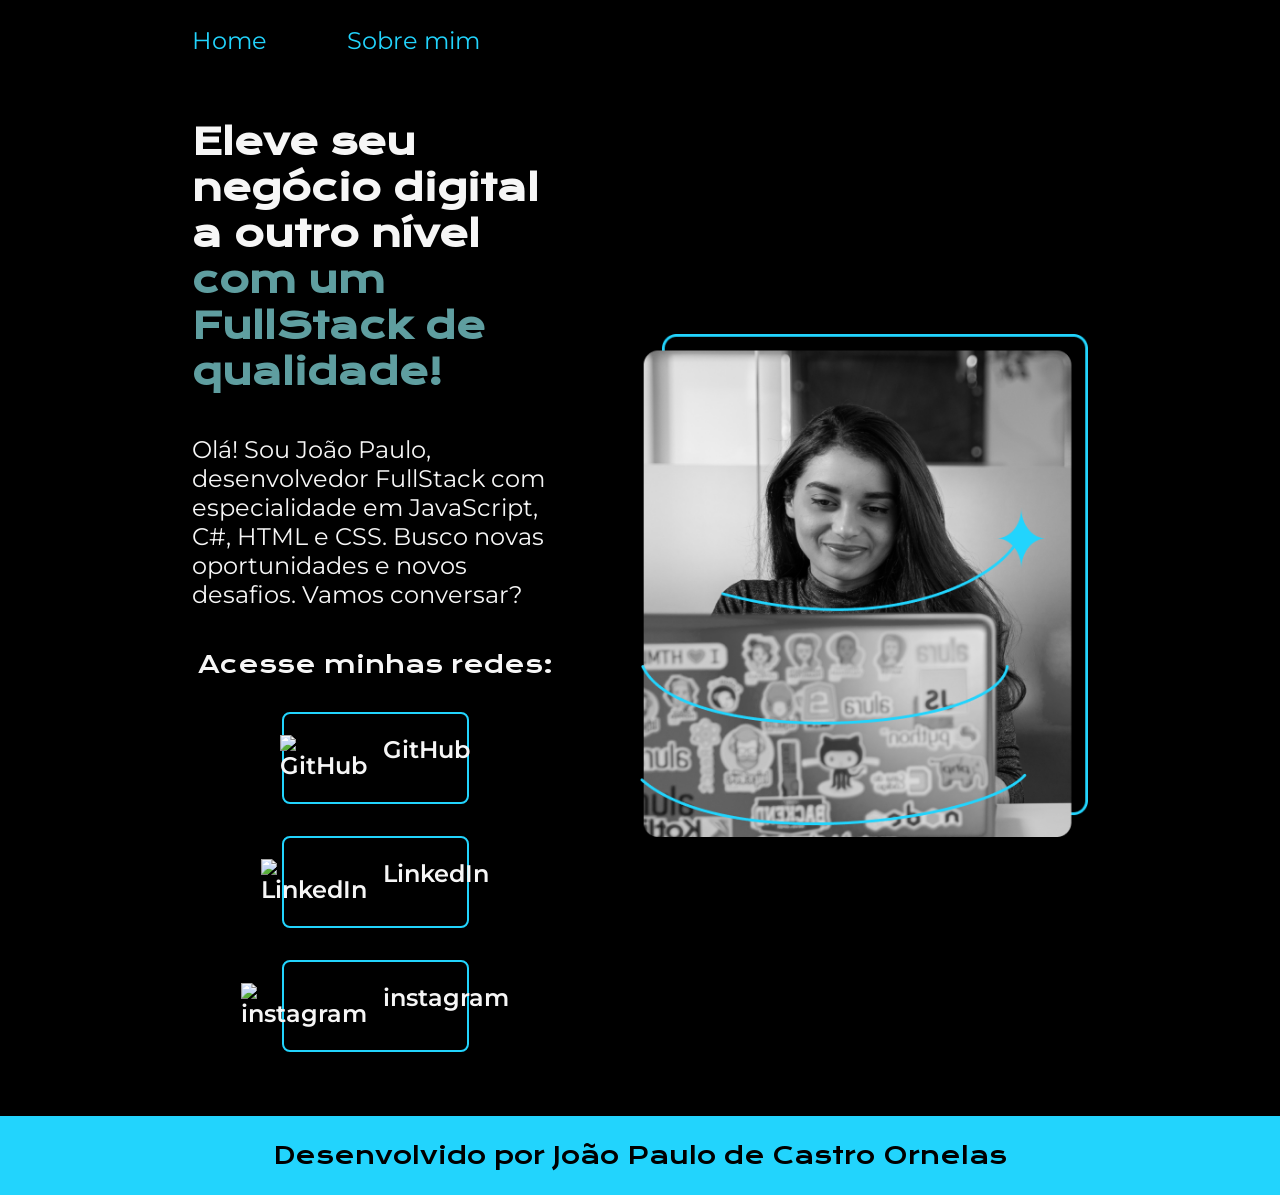
==== index.html @ 98cb73b1 "Add files via upload" ====
<!DOCTYPE html>
<html lang="pt-br">
<head>
    <meta charset="UTF-8">
    <meta http-equiv="X-UA-Compatible" content="IE-edge">
    <meta name="viewport" content="width=device-width, initial-scale=1.0">
    <title>Portifólio de João Paulo</title>
    <link rel="stylesheet" href="./Styles/style.css">
</head>
<body>
    <header class="header">
        <nav class="header__menu">
            <a class="header__menu__link" href="index.html">Home</a>
            <a class="header__menu__link" href="about.html">Sobre mim</a>
        </nav>
    </header>
    <main class="apresentacao">
        <section class="apresentacao__conteudo">
            <h1 class="apresentacao__conteudo__titulo">Eleve seu negócio digital a outro nível <strong class="tituloDestaque"> com um FullStack de qualidade!</strong></h1>
            <p class="apresentacao__conteudo__paragrafo">Olá! Sou João Paulo, desenvolvedor FullStack com especialidade em JavaScript, C#, HTML e CSS. Busco novas oportunidades e novos desafios. Vamos conversar?</p>
            <div class="apresentacao__links__botoes">
                <h2 class="apresentacao__links__subtitulo"> Acesse minhas redes: </h2>
                <a class="apresentacao__links__navegacao" href="https://github.com/JoaoCastroDev">
                <img src="assets/github.png" alt="GitHub">
                    GitHub
                </a>
                <a class="apresentacao__links__navegacao" href="https://www.linkedin.com/in/joaopaulocastrorn/">
                    <img src="assets/linkedin.png" alt="LinkedIn">
                    LinkedIn
                </a>
                <a class="apresentacao__links__navegacao" href="https://www.instagram.com/castrorn_/">
                    <img src="assets/instagram.png" alt="instagram">
                    instagram
                </a>
            </div>
        </section>
        <img  class="apresentacao__imagem" src="assets/Imagem.png" alt="Joao Paulo de Castro Ornelas">
    </main>
    <footer class="footer">
        <p>Desenvolvido por João Paulo de Castro Ornelas</p>
    </footer>
</body>
</html>
---- Styles/style.css ----
@import url('https://fonts.googleapis.com/css2?family=Krona+One&family=Montserrat:ital,wght@0,100..900;1,100..900&display=swap');

:root
{
     --cor-primaria : #000000;
     --cor-secundaria : #f6f6f6;
     --cor-terciaria : #22d4fd;
     --cor-hover: #272727;

     --fonte-principal: "Krona One", sans-serif;
     --fonte-secundaria: "Montserrat", sans-serif;
}
*
{
    margin: 0;
    padding: 0;
}
body
{
    box-sizing: border-box;
    background-color: var(--cor-primaria);
    color: var(--cor-secundaria);
}
.tituloDestaque
{
    color: cadetblue;
}
.apresentacao
{
    padding: 5% 15%;
    display: flex;
    align-items: center;
    justify-content: space-between;
    gap: 82px;
}
.apresentacao__conteudo
{
    width: 50%;
    display: flex;
    flex-direction: column;
    gap: 40px; 
}
.apresentacao__conteudo__titulo
{
    font-size: 2.25rem;
    font-family: var(--fonte-principal);
}
.header
{
padding: 2% 0% 0% 15%;
}
.header__menu
{
    display: flex;
    gap: 80px;
}
.header__menu__link
{
    font-family: var(--fonte-secundaria);
    font-size: 1.5rem;
    font-weight: 400;
    color: var(--cor-terciaria);
    text-decoration: none;
}
.apresentacao__conteudo__paragrafo
{
    font-size: 1.5rem;
    font-family: var(--fonte-secundaria);
}
.apresentacao__links__subtitulo
{
    font-family: var(--fonte-principal);
    font-weight: 400;
    font-size: 1.5rem;
}
.apresentacao__links__botoes
{
    display: flex;
    justify-content: space-between;
    flex-direction: column;
    align-items: center;
    gap: 32px;
}
.apresentacao__links__navegacao
{
    display: flex;
    justify-content: center;
    gap: 16px;
    width: 50%;
    text-align: center;
    border-radius: 8px;
    font-size: 1.5rem;
    padding: 21.5px 0;
    text-decoration: none;
    color: var(--cor-secundaria);
    border: solid 2px var(--cor-terciaria);
    font-family: var(--fonte-secundaria);
    font-weight: 600;

}
.apresentacao__links__link:hover
{
    background-color: var(--cor-hover);
}
.footer
{
    padding: 24px;
    font-family: var(--fonte-principal);
    font-size: 1.5rem;
    font-weight: 400;
    background-color: var(--cor-terciaria);
    text-align: center;
    color: var(--cor-primaria);
}
.apresentacao__imagem
{
    width: 50%;
}
@media(max-width:1200px)
{   
    .apresentacao
    {
        flex-direction: column-reverse;
        padding: 5%;
    }
    .apresentacao__conteudo
    {
        width: auto;
    }
}
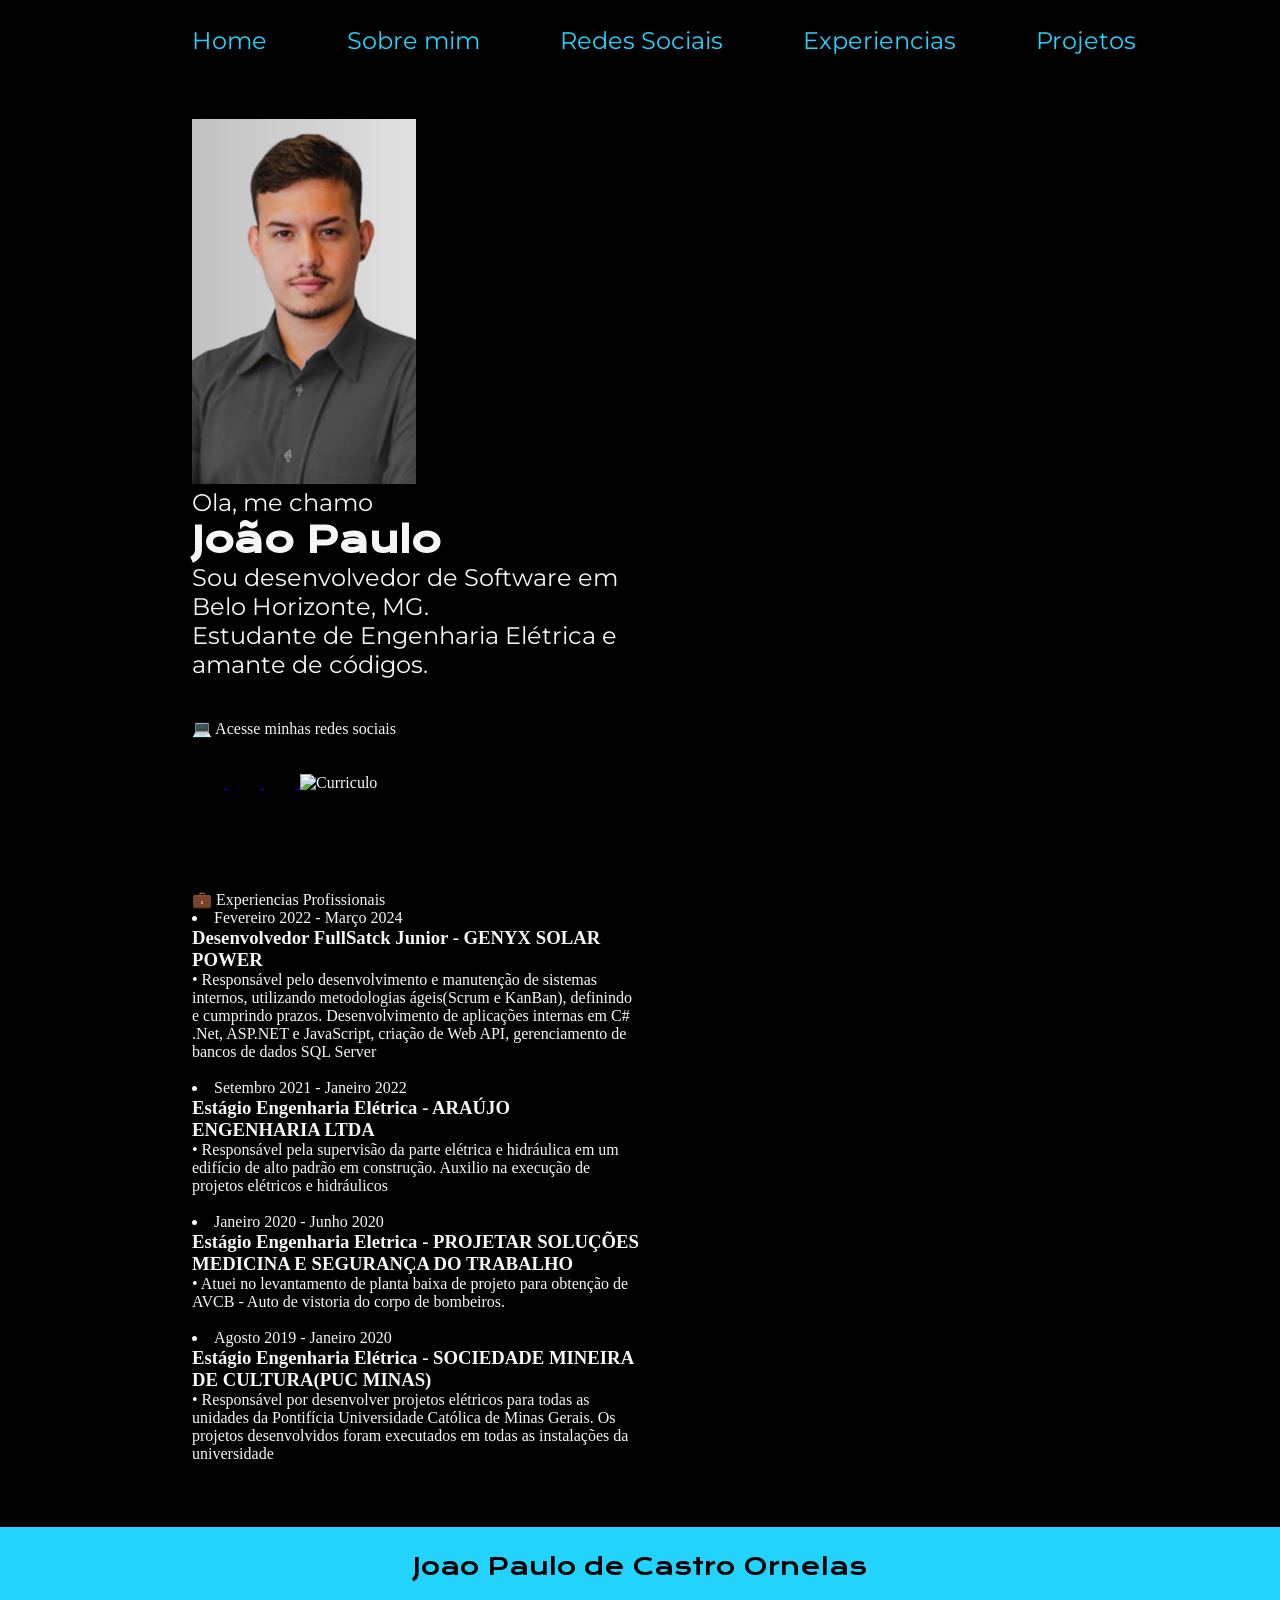
==== commit 78780157: "criacao portifolio" ====
--- a/index.html
+++ b/index.html
@@ -1,43 +1,98 @@
-<!DOCTYPE html>
-<html lang="pt-br">
-<head>
-    <meta charset="UTF-8">
-    <meta http-equiv="X-UA-Compatible" content="IE-edge">
-    <meta name="viewport" content="width=device-width, initial-scale=1.0">
-    <title>Portifólio de João Paulo</title>
-    <link rel="stylesheet" href="./Styles/style.css">
-</head>
-<body>
-    <header class="header">
-        <nav class="header__menu">
-            <a class="header__menu__link" href="index.html">Home</a>
-            <a class="header__menu__link" href="about.html">Sobre mim</a>
-        </nav>
-    </header>
-    <main class="apresentacao">
-        <section class="apresentacao__conteudo">
-            <h1 class="apresentacao__conteudo__titulo">Eleve seu negócio digital a outro nível <strong class="tituloDestaque"> com um FullStack de qualidade!</strong></h1>
-            <p class="apresentacao__conteudo__paragrafo">Olá! Sou João Paulo, desenvolvedor FullStack com especialidade em JavaScript, C#, HTML e CSS. Busco novas oportunidades e novos desafios. Vamos conversar?</p>
-            <div class="apresentacao__links__botoes">
-                <h2 class="apresentacao__links__subtitulo"> Acesse minhas redes: </h2>
-                <a class="apresentacao__links__navegacao" href="https://github.com/JoaoCastroDev">
-                <img src="assets/github.png" alt="GitHub">
-                    GitHub
-                </a>
-                <a class="apresentacao__links__navegacao" href="https://www.linkedin.com/in/joaopaulocastrorn/">
-                    <img src="assets/linkedin.png" alt="LinkedIn">
-                    LinkedIn
-                </a>
-                <a class="apresentacao__links__navegacao" href="https://www.instagram.com/castrorn_/">
-                    <img src="assets/instagram.png" alt="instagram">
-                    instagram
-                </a>
-            </div>
-        </section>
-        <img  class="apresentacao__imagem" src="assets/Imagem.png" alt="Joao Paulo de Castro Ornelas">
-    </main>
-    <footer class="footer">
-        <p>Desenvolvido por João Paulo de Castro Ornelas</p>
-    </footer>
-</body>
+<!DOCTYPE html>
+<html lang="pt-br">
+<head>
+    <meta charset="UTF-8">
+    <meta http-equiv="X-UA-Compatible" content="IE-edge">
+    <meta name="viewport" content="width=device-width, initial-scale=1.0">
+    <title>Portifólio de João Paulo</title>
+    <link rel="stylesheet" href="./Styles/style.css">
+</head>
+<body>
+    <header class="header">
+        <nav class="header__menu">
+            <a class="header__menu__link" href="index.html">Home</a>
+            <a class="header__menu__link" href="about.html">Sobre mim</a>
+            <a class="header__menu__link" href="about.html">Redes Sociais</a>
+            <a class="header__menu__link" href="about.html">Experiencias</a>
+            <a class="header__menu__link" href="about.html">Projetos</a>
+        </nav>
+    </header>
+    <script src="app.js"></script>
+    <main class="apresentacao">
+        <section class="apresentacao__conteudo">
+            <div class="apresentacao__eu">
+                    <img  class="apresentacao__imagem" src="assets/Joao Paulo Dev Gray.png" alt="Joao Paulo de Castro Ornelas">
+                <div class="apresentacao__textos">
+                    <p class="apresentacao__conteudo__paragrafo">Ola, me chamo</p>
+                    <h1 class="apresentacao__conteudo__titulo">João Paulo</h1>
+                    <p class="apresentacao__conteudo__paragrafo"> Sou desenvolvedor de Software em Belo Horizonte, MG.</p>
+                    <p class="apresentacao__conteudo__paragrafo">Estudante de Engenharia Elétrica e amante de códigos.</p>
+                </div>
+            </div>
+            <div class="apresentacao__social">
+                <p class="apresentacao__social__titulo">💻 Acesse minhas redes sociais</p>
+                <br>
+                <div class="botoes">
+                    <a class="apresentacao__social__botoes" href="https://github.com/JoaoCastroDev">
+                        <img src="assets/github.png" alt="Github">   
+                    </a>
+                    <a class="apresentacao__social__botoes" href="https://www.linkedin.com/in/joaopaulocastrorn/">
+                        <img src="assets/linkedin.png" alt="LinkedIn"> 
+                    </a>
+                    <a class="apresentacao__social__botoes" href="https://www.instagram.com/castrorn_/">
+                        <img src="assets/instagram.png" alt="Instagram">  
+                    </a>
+                    <a class="apresentacao__social__botoes"  id="downloadCV">  
+                        <img src="assets/curriculum-vitae.png" alt="Curriculo">   
+                    </a>
+                </div>
+            </div>
+                <br>
+                <!--<div class="apresentacao__proj">
+                    <p class="apresentacao__exp__titulo">💭Projetos</p>
+                </div>-->
+                <div class="apresentacao__exp">
+                    <p class="apresentacao__exp__titulo">💼 Experiencias Profissionais</p>
+                    <div class="apresentacao__exp__conteudo">
+                        <li class="experiencias">
+                            <time>Fevereiro 2022 - Março 2024</time>
+                            <h3 class="apresentacao__exp__conteudo__titulo">Desenvolvedor FullSatck Junior - GENYX SOLAR POWER</h3>
+                        <p class="apresentacao__exp__conteudo__conteudo"> • Responsável pelo desenvolvimento e manutenção de sistemas
+                            internos, utilizando metodologias ágeis(Scrum e KanBan), definindo e cumprindo
+                            prazos. Desenvolvimento de aplicações internas em C# .Net,
+                            ASP.NET e JavaScript, criação de Web API, gerenciamento de
+                            bancos de dados SQL Server</p>
+                        </li>
+                        <br>
+                        <li class="experiencias">
+                            <time>Setembro 2021 - Janeiro 2022</time>
+                            <h3 class="apresentacao__exp__conteudo__titulo">Estágio Engenharia Elétrica - ARAÚJO ENGENHARIA LTDA</h3>
+                        <p class="apresentacao__exp__conteudo__conteudo"> • Responsável pela supervisão da parte elétrica e hidráulica em um
+                            edifício de alto padrão em construção. Auxilio na execução de
+                            projetos elétricos e hidráulicos</p>
+                        </li>
+                        <br>
+                        <li class="experiencias">
+                            <time>Janeiro 2020 - Junho 2020</time>
+                            <h3 class="apresentacao__exp__conteudo__titulo">Estágio Engenharia Eletrica - PROJETAR SOLUÇÕES MEDICINA E SEGURANÇA DO TRABALHO</h3>
+                        <p class="apresentacao__exp__conteudo__conteudo"> • Atuei no levantamento de planta baixa de projeto para obtenção
+                            de AVCB - Auto de vistoria do corpo de bombeiros.</p>
+                        </li>
+                        <br>
+                        <li class="experiencias">
+                            <time>Agosto 2019 - Janeiro 2020</time>
+                            <h3 class="apresentacao__exp__conteudo__titulo">Estágio Engenharia Elétrica - SOCIEDADE MINEIRA DE CULTURA(PUC MINAS)</h3>
+                        <p class="apresentacao__exp__conteudo__conteudo"> • Responsável por desenvolver projetos elétricos para todas as
+                            unidades da Pontifícia Universidade Católica de Minas Gerais. Os
+                            projetos desenvolvidos foram executados em todas as instalações
+                            da universidade</p>
+                        </li>
+                    </div>   
+                </div>
+        </section>
+    </main>
+    <footer class="footer">
+        <p>Joao Paulo de Castro Ornelas</p>
+    </footer>
+</body>
 </html>
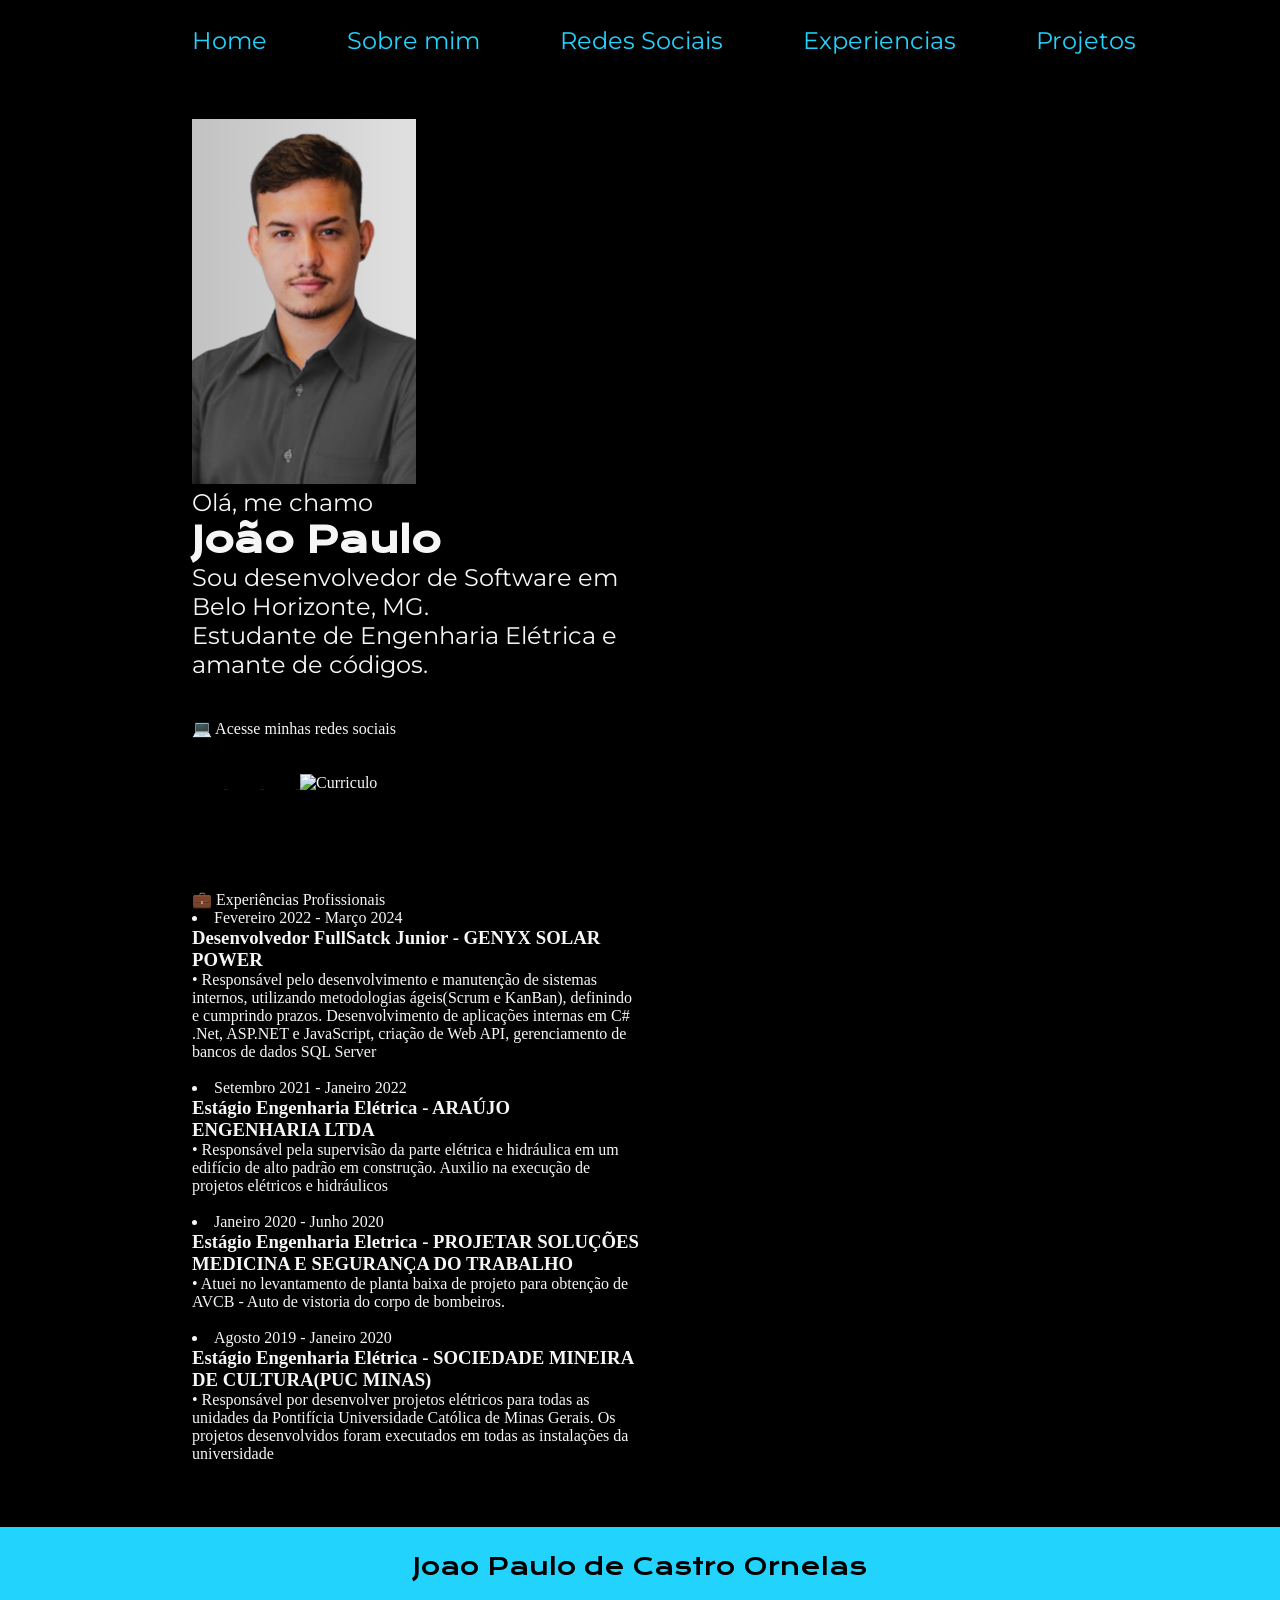
==== commit e232a095: "mudança ortográfica em textos de apresentação" ====
--- a/index.html
+++ b/index.html
@@ -23,7 +23,7 @@
             <div class="apresentacao__eu">
                     <img  class="apresentacao__imagem" src="assets/Joao Paulo Dev Gray.png" alt="Joao Paulo de Castro Ornelas">
                 <div class="apresentacao__textos">
-                    <p class="apresentacao__conteudo__paragrafo">Ola, me chamo</p>
+                    <p class="apresentacao__conteudo__paragrafo">Olá, me chamo</p>
                     <h1 class="apresentacao__conteudo__titulo">João Paulo</h1>
                     <p class="apresentacao__conteudo__paragrafo"> Sou desenvolvedor de Software em Belo Horizonte, MG.</p>
                     <p class="apresentacao__conteudo__paragrafo">Estudante de Engenharia Elétrica e amante de códigos.</p>
@@ -52,7 +52,7 @@
                     <p class="apresentacao__exp__titulo">💭Projetos</p>
                 </div>-->
                 <div class="apresentacao__exp">
-                    <p class="apresentacao__exp__titulo">💼 Experiencias Profissionais</p>
+                    <p class="apresentacao__exp__titulo">💼 Experiências Profissionais</p>
                     <div class="apresentacao__exp__conteudo">
                         <li class="experiencias">
                             <time>Fevereiro 2022 - Março 2024</time>
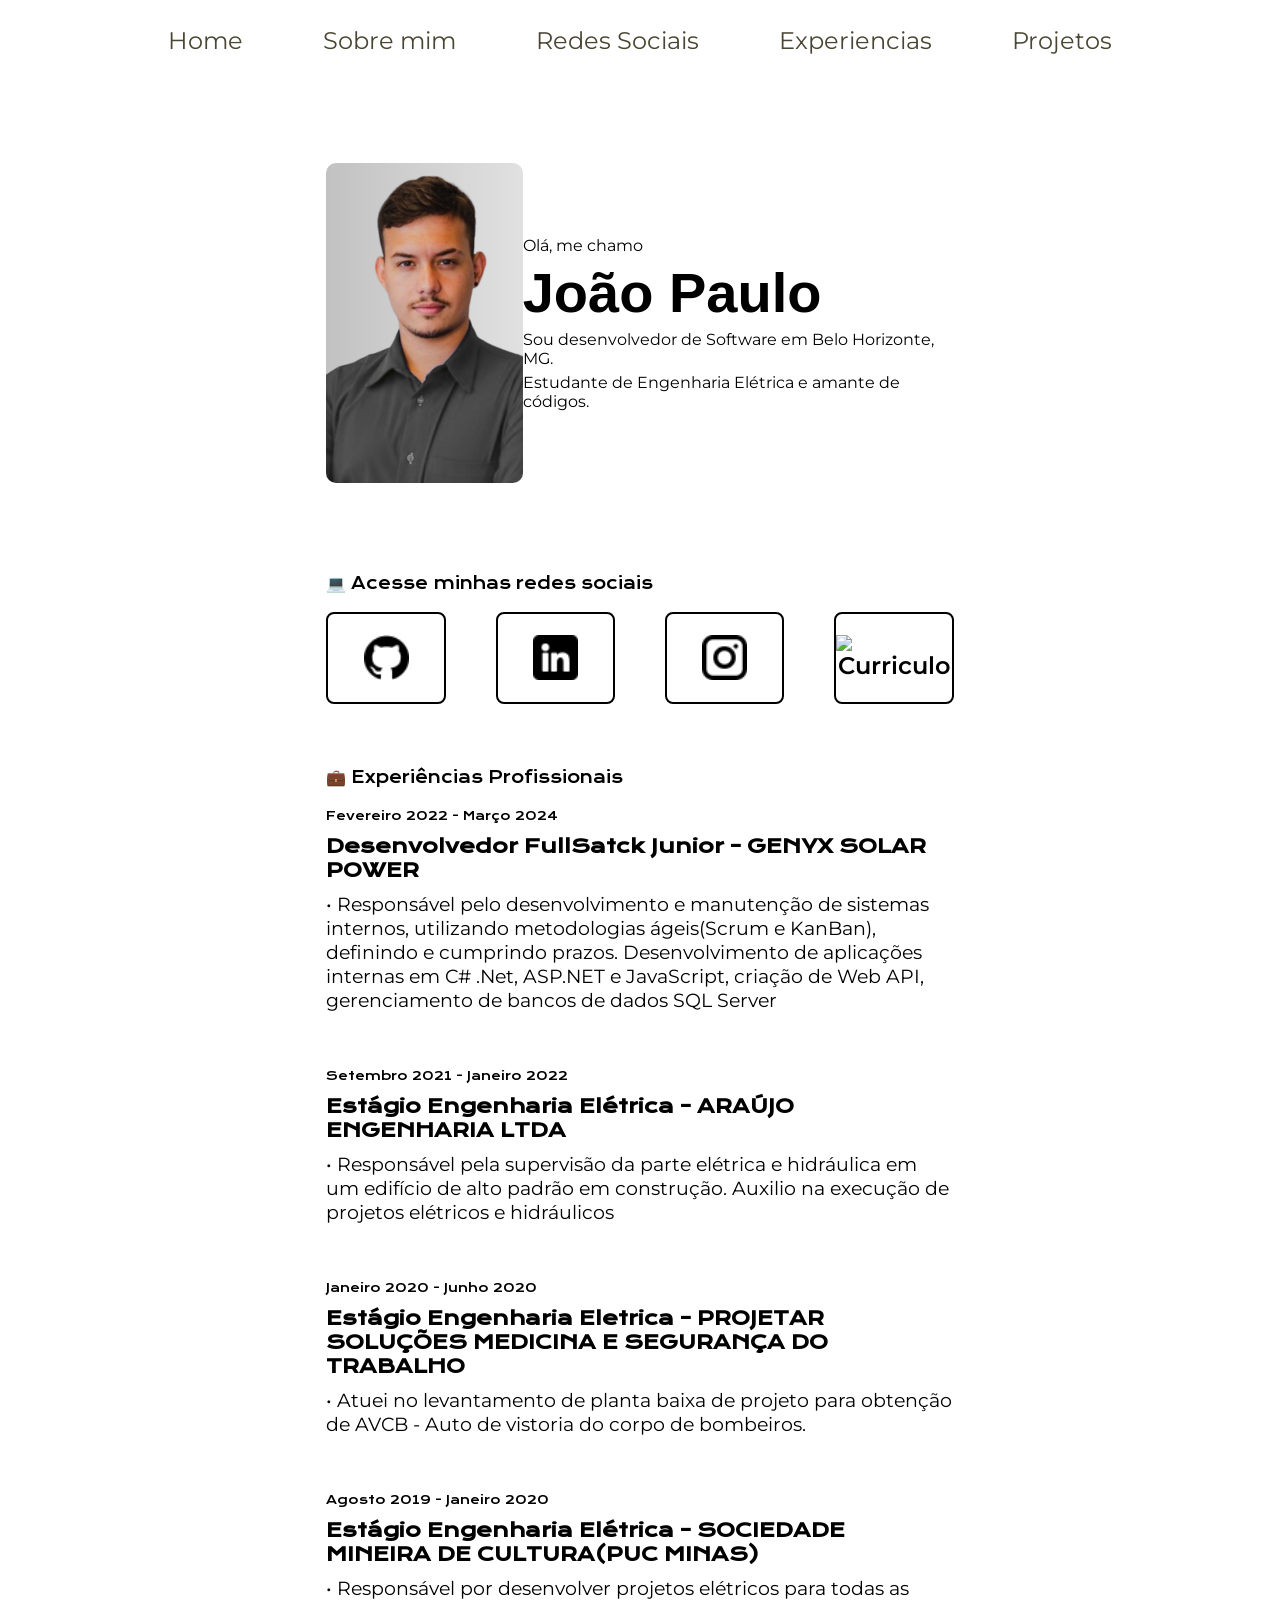
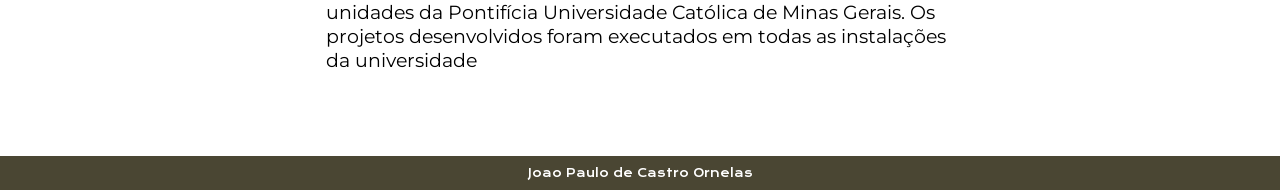
==== commit 20b7c0dc: "muda,ça diretorio css" ====
--- a/index.html
+++ b/index.html
@@ -5,7 +5,7 @@
     <meta http-equiv="X-UA-Compatible" content="IE-edge">
     <meta name="viewport" content="width=device-width, initial-scale=1.0">
     <title>Portifólio de João Paulo</title>
-    <link rel="stylesheet" href="./Styles/style.css">
+    <link rel="stylesheet" href="./styles/style.css">
 </head>
 <body>
     <header class="header">
--- a/styles/style.css
+++ b/styles/style.css
@@ -0,0 +1,186 @@
+@import url('https://fonts.googleapis.com/css2?family=Krona+One&family=Montserrat:ital,wght@0,100..900;1,100..900&display=swap');
+@import url('https://fonts.googleapis.com/css2?family=Open+Sans:ital,wght@0,300..800;1,300..800&family=Oswald:wght@200..700&display=swap');
+
+:root
+{
+     --cor-primaria : white;
+     --cor-secundaria : #black;
+     --cor-terciaria : #4A4633;
+     --cor-hover: #272727;
+
+     --fonte-principal: "Krona One", sans-serif;
+     --fonte-secundaria: "Montserrat", sans-serif;
+     --fonte-nome: "Open Sans", sans-serif;
+}
+*
+{
+    margin: 0;
+    padding: 0;
+}
+body
+{
+    box-sizing: border-box;
+    background-color: var(--cor-primaria);
+    color: var(--cor-secundaria);
+    overflow: auto;
+    min-height: 100vh;
+}
+.apresentacao
+{
+    padding: 5% 15%;
+    display: flex;
+    align-items: center;
+    justify-content: center;
+    gap: 100px;
+}
+.apresentacao__eu
+{
+    padding: 5% 15%;
+    display: flex;
+    align-items: center;
+    justify-content: space-around;
+}
+.apresentacao__textos
+{
+    width: 500px;
+    display: flex;
+    flex-direction: column;
+    gap: 5px
+}
+.apresentacao__conteudo__titulo
+{
+    font-size: 3.5rem;
+    font-family: var(--fonte-nome);
+    white-space: nowrap
+}
+.header
+{
+    padding: 2% 0% 0% 0%;
+    display: flex;
+    justify-content: space-around;
+}
+.header__menu
+{
+    display: flex;
+    justify-content: center;
+    gap: 80px;
+}
+.header__menu__link
+{
+    font-family: var(--fonte-secundaria);
+    font-size: 1.5rem;
+    font-weight: 400;
+    color: var(--cor-terciaria);
+    text-decoration: none;
+}
+.botoes
+{
+    display: flex;
+    justify-content: center;
+    gap: 50px;
+    
+}
+.apresentacao__social
+{
+ margin: 5% 15%;
+}
+.apresentacao__social__titulo
+{
+    font-family: var(--fonte-principal);
+    font-size: 1rem;
+    justify-content: center;
+    gap: 10px;
+}
+.apresentacao__social__botoes
+{
+    display: flex;
+    justify-content: center;
+    gap: 5px;
+    border: 2px solid black;
+    width: 175px;
+    text-align: center;
+    border-radius: 8px;
+    font-size: 24px;
+    font-weight: 600;
+    padding: 21.5px 0;
+    text-decoration: none;
+    color: black;
+    font-family: 'Montserrat', sans-serif;
+}
+.apresentacao__social__botoes:hover
+{
+    background-color: gray;
+}
+.apresentacao__exp
+{
+    width: 70%;
+    display: flex;
+    flex-direction: column;
+    margin: auto;
+}
+.apresentacao__exp__titulo
+{
+    font-family: var(--fonte-principal);
+    font-size: 1rem;
+}
+.apresentacao__exp__conteudo
+{
+    width: 100%;
+    font-family: var(--fonte-principal);
+    font-size: 0.75rem;
+    display: flex;
+    flex-direction: column;
+}
+.experiencias
+{
+    display: flex;
+    flex-direction: column;
+    gap: 10px;
+    padding: 20px 0px;
+}
+.apresentacao__exp__conteudo__titulo
+{
+    font-family: var(--fonte-principal);
+    font-size: 1.2rem;
+}
+.apresentacao__exp__conteudo__conteudo
+{
+    font-family: var(--fonte-secundaria);
+    font-size: 1.2rem;
+}
+.apresentacao__conteudo__paragrafo
+{
+    font-size: 1rem;
+    font-family: var(--fonte-secundaria);
+
+}
+.footer
+{
+    padding: 10px;
+    font-family: var(--fonte-principal);
+    font-size: 0.7rem;
+    font-weight: 400;
+    background-color: var(--cor-terciaria);
+    text-align: center;
+    color: var(--cor-primaria);
+    bottom: 0;
+        text-align: center;
+}
+.apresentacao__imagem
+{
+    width: 220px;
+    height: 320px;
+    border-radius: 10px;
+}
+@media(max-width:1200px)
+{   
+    .apresentacao
+    {
+        flex-direction: column-reverse;
+        padding: 5%;
+    }
+    .apresentacao__conteudo
+    {
+        width: auto;
+    }
+}
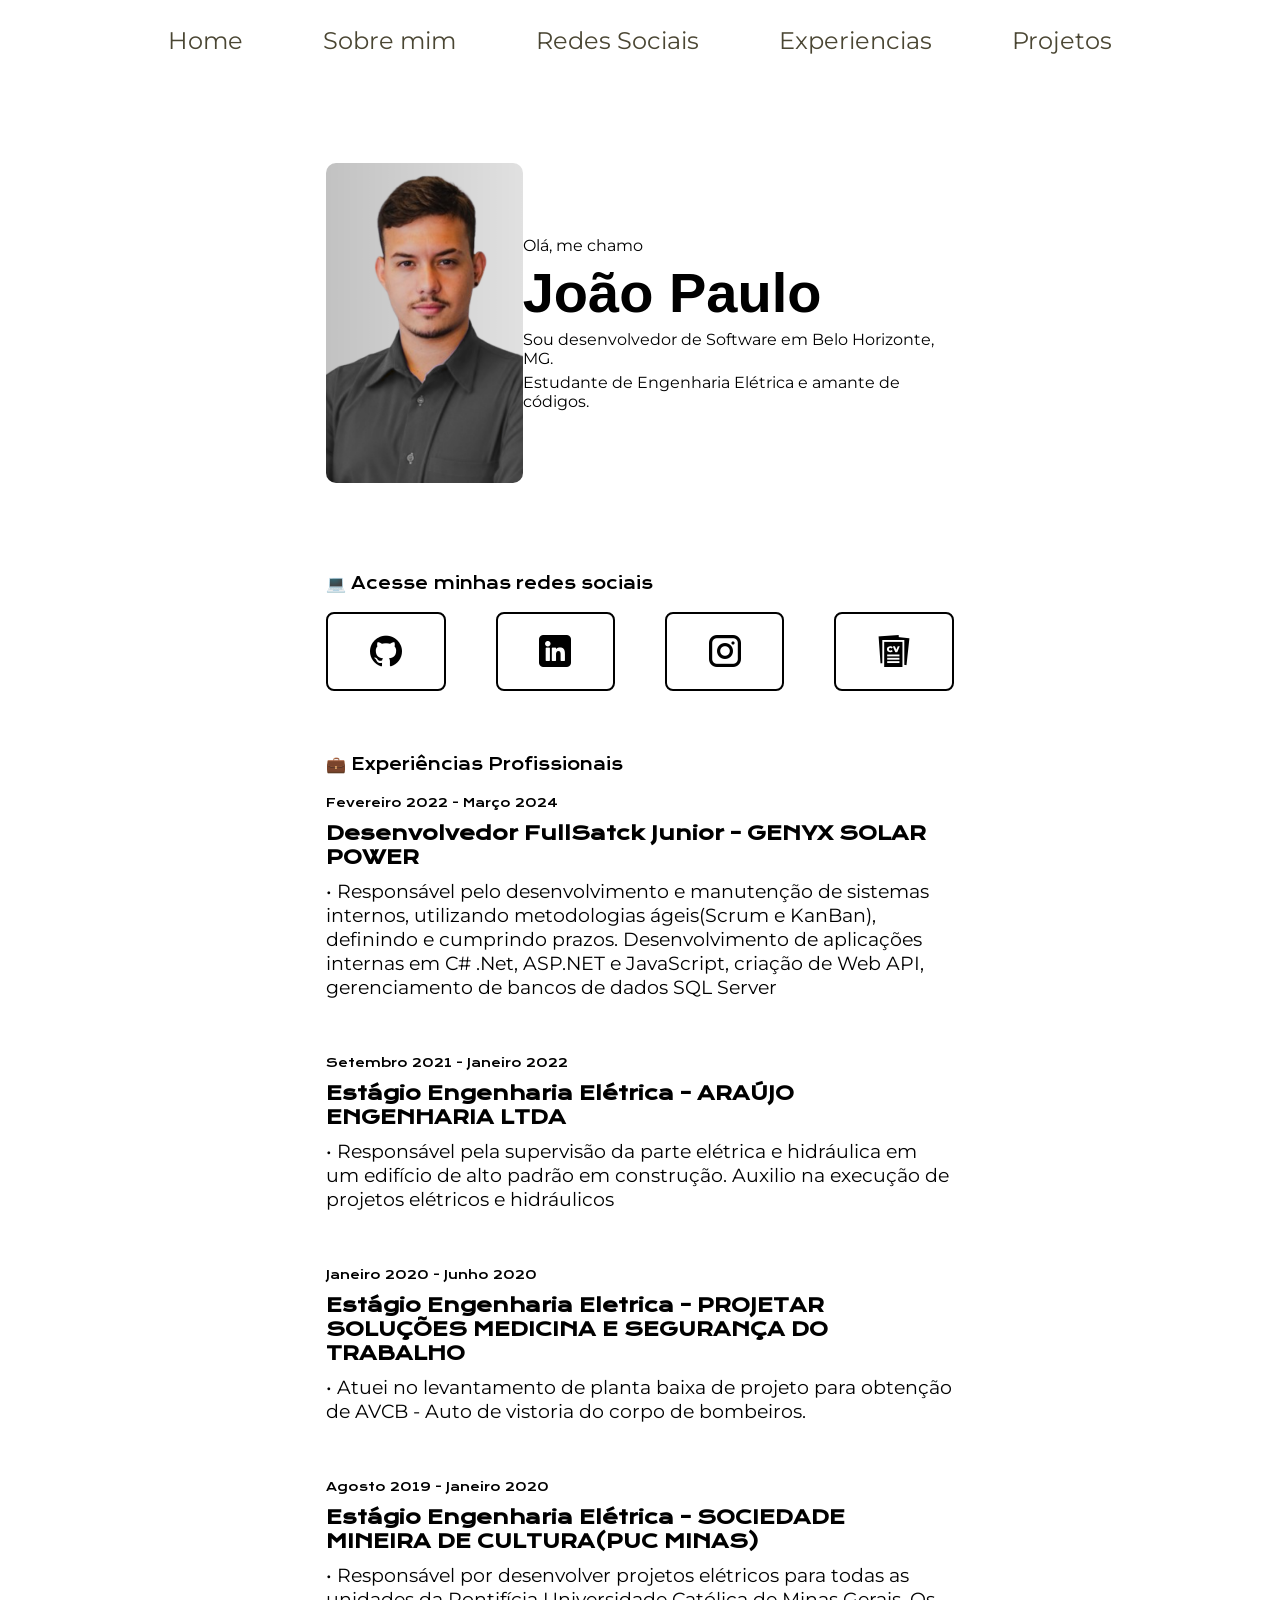
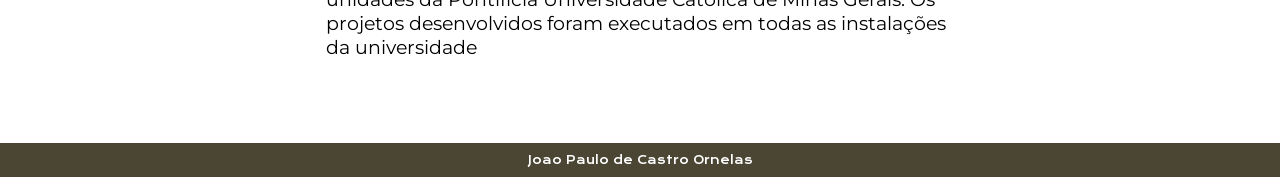
==== commit f8cde099: "funcionalidade do botao de cv" ====
--- a/index.html
+++ b/index.html
@@ -42,9 +42,9 @@
                     <a class="apresentacao__social__botoes" href="https://www.instagram.com/castrorn_/">
                         <img src="assets/instagram.png" alt="Instagram">  
                     </a>
-                    <a class="apresentacao__social__botoes"  id="downloadCV">  
-                        <img src="assets/curriculum-vitae.png" alt="Curriculo">   
-                    </a>
+                    <a class="apresentacao__social__botoes" id="downloadCV">
+                        <img src="assets/cv.png" alt="Curriculo">
+                    </a>                     
                 </div>
             </div>
                 <br>
